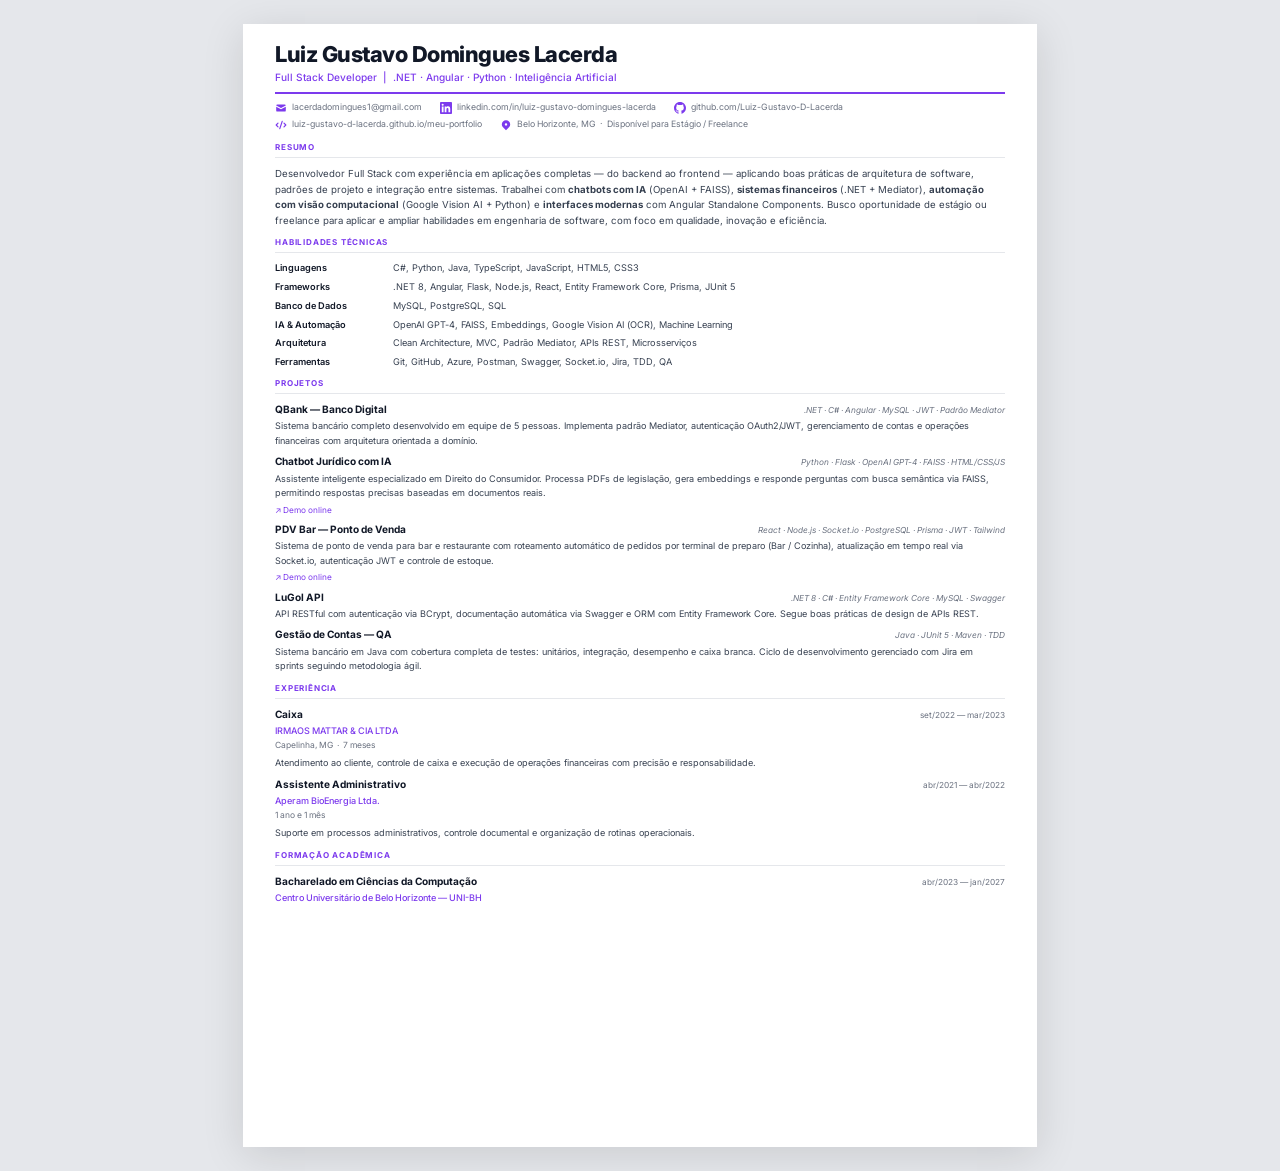
==== curriculo.html @ 23352849 "fix: reduce font size and spacing to fit resume on single page Co-Authored-By: Claude Sonnet 4.6 <no" ====
<!DOCTYPE html>
<html lang="pt-BR">
<head>
    <meta charset="UTF-8">
    <meta name="viewport" content="width=device-width, initial-scale=1.0">
    <title>Currículo — Luiz Gustavo Domingues Lacerda</title>
    <link rel="preconnect" href="https://fonts.googleapis.com">
    <link rel="preconnect" href="https://fonts.gstatic.com" crossorigin>
    <link href="https://fonts.googleapis.com/css2?family=Inter:wght@300;400;500;600;700;800&display=swap" rel="stylesheet">
    <style>
        *, *::before, *::after { margin: 0; padding: 0; box-sizing: border-box; }

        :root {
            --accent:   #7c3aed;
            --dark:     #111827;
            --muted:    #6b7280;
            --light:    #f3f4f6;
            --border:   #e5e7eb;
            --font:     'Inter', -apple-system, sans-serif;
        }

        html { font-size: 11.5px; }

        body {
            font-family: var(--font);
            background: #e5e7eb;
            color: var(--dark);
            line-height: 1.5;
        }

        /* ===== PAGE ===== */
        .page {
            width: 210mm;
            min-height: 297mm;
            margin: 24px auto;
            background: #fff;
            padding: 18px 32px 16px;
            box-shadow: 0 8px 40px rgba(0,0,0,0.12);
        }

        /* ===== HEADER ===== */
        header { margin-bottom: 10px; }

        .h-name {
            font-size: 1.9rem;
            font-weight: 800;
            color: var(--dark);
            letter-spacing: -0.5px;
            line-height: 1.1;
        }

        .h-role {
            font-size: 0.88rem;
            font-weight: 500;
            color: var(--accent);
            margin-top: 4px;
        }

        .h-contacts {
            display: flex;
            flex-wrap: wrap;
            gap: 4px 18px;
            margin-top: 7px;
            padding-top: 7px;
            border-top: 2px solid var(--accent);
        }

        .h-contacts a,
        .h-contacts span {
            font-size: 0.76rem;
            color: var(--muted);
            text-decoration: none;
            display: inline-flex;
            align-items: center;
            gap: 5px;
        }

        .h-contacts a:hover { color: var(--accent); }

        .h-contacts svg {
            width: 12px; height: 12px;
            fill: var(--accent);
            flex-shrink: 0;
        }

        /* ===== SECTIONS ===== */
        .section { margin-bottom: 8px; }

        .sec-title {
            font-size: 0.7rem;
            font-weight: 700;
            text-transform: uppercase;
            letter-spacing: 0.1em;
            color: var(--accent);
            margin-bottom: 8px;
            padding-bottom: 4px;
            border-bottom: 1px solid var(--border);
        }

        /* ===== RESUMO ===== */
        .resumo-text {
            font-size: 0.84rem;
            color: #374151;
            line-height: 1.6;
        }

        /* ===== SKILLS ===== */
        .skills-table { display: flex; flex-direction: column; gap: 5px; }
        .skill-row { display: flex; gap: 8px; font-size: 0.8rem; }
        .skill-cat {
            font-weight: 600;
            color: var(--dark);
            min-width: 110px;
            flex-shrink: 0;
        }
        .skill-list { color: #374151; }

        /* ===== PROJETOS ===== */
        .proj-list { display: flex; flex-direction: column; gap: 6px; }

        .proj-item { display: flex; flex-direction: column; gap: 2px; break-inside: avoid; page-break-inside: avoid; }

        .proj-header { display: flex; justify-content: space-between; align-items: baseline; gap: 10px; }
        .proj-name { font-size: 0.88rem; font-weight: 700; color: var(--dark); }
        .proj-stack { font-size: 0.72rem; color: var(--muted); font-style: italic; }
        .proj-desc { font-size: 0.79rem; color: #374151; line-height: 1.6; }
        .proj-link {
            font-size: 0.72rem; color: var(--accent);
            text-decoration: none; display: inline-flex;
            align-items: center; gap: 3px; margin-top: 1px;
        }
        .proj-link:hover { text-decoration: underline; }

        /* ===== EXPERIÊNCIA & FORMAÇÃO ===== */
        .entry-list { display: flex; flex-direction: column; gap: 6px; }

        .entry { display: flex; flex-direction: column; gap: 2px; break-inside: avoid; page-break-inside: avoid; }

        .entry-top { display: flex; justify-content: space-between; align-items: baseline; gap: 10px; }
        .entry-title { font-size: 0.88rem; font-weight: 700; color: var(--dark); }
        .entry-date {
            font-size: 0.72rem; color: var(--muted);
            white-space: nowrap; flex-shrink: 0;
        }
        .entry-org { font-size: 0.79rem; color: var(--accent); font-weight: 500; }
        .entry-place { font-size: 0.74rem; color: var(--muted); }
        .entry-desc { font-size: 0.79rem; color: #374151; line-height: 1.6; margin-top: 2px; }

        /* ===== PRINT ===== */
        @media print {
            body { background: #fff; }
            .page { margin: 0; box-shadow: none; padding: 28px 32px; width: 100%; }
            @page { size: A4; margin: 0; }
        }
    </style>
</head>
<body>
<div class="page">

    <!-- HEADER -->
    <header>
        <h1 class="h-name">Luiz Gustavo Domingues Lacerda</h1>
        <p class="h-role">Full Stack Developer &nbsp;|&nbsp; .NET &middot; Angular &middot; Python &middot; Inteligência Artificial</p>
        <div class="h-contacts">
            <a href="mailto:lacerdadomingues1@gmail.com">
                <svg viewBox="0 0 20 20"><path d="M2.003 5.884L10 9.882l7.997-3.998A2 2 0 0016 4H4a2 2 0 00-1.997 1.884z"/><path d="M18 8.118l-8 4-8-4V14a2 2 0 002 2h12a2 2 0 002-2V8.118z"/></svg>
                lacerdadomingues1@gmail.com
            </a>
            <a href="https://www.linkedin.com/in/luiz-gustavo-domingues-lacerda-4a4a36238" target="_blank">
                <svg viewBox="0 0 24 24"><path d="M20.447 20.452h-3.554v-5.569c0-1.328-.027-3.037-1.852-3.037-1.853 0-2.136 1.445-2.136 2.939v5.667H9.351V9h3.414v1.561h.046c.477-.9 1.637-1.85 3.37-1.85 3.601 0 4.267 2.37 4.267 5.455v6.286zM5.337 7.433a2.062 2.062 0 01-2.063-2.065 2.064 2.064 0 112.063 2.065zm1.782 13.019H3.555V9h3.564v11.452zM22.225 0H1.771C.792 0 0 .774 0 1.729v20.542C0 23.227.792 24 1.771 24h20.451C23.2 24 24 23.227 24 22.271V1.729C24 .774 23.2 0 22.222 0h.003z"/></svg>
                linkedin.com/in/luiz-gustavo-domingues-lacerda
            </a>
            <a href="https://github.com/Luiz-Gustavo-D-Lacerda" target="_blank">
                <svg viewBox="0 0 24 24"><path d="M12 0C5.374 0 0 5.373 0 12c0 5.302 3.438 9.8 8.207 11.387.599.111.793-.261.793-.577v-2.234c-3.338.726-4.033-1.416-4.033-1.416-.546-1.387-1.333-1.756-1.333-1.756-1.089-.745.083-.729.083-.729 1.205.084 1.839 1.237 1.839 1.237 1.07 1.834 2.807 1.304 3.492.997.107-.775.418-1.305.762-1.604-2.665-.305-5.467-1.334-5.467-5.931 0-1.311.469-2.381 1.236-3.221-.124-.303-.535-1.524.117-3.176 0 0 1.008-.322 3.301 1.23A11.509 11.509 0 0112 5.803c1.02.005 2.047.138 3.006.404 2.291-1.552 3.297-1.23 3.297-1.23.653 1.653.242 2.874.118 3.176.77.84 1.235 1.911 1.235 3.221 0 4.609-2.807 5.624-5.479 5.921.43.372.823 1.102.823 2.222v3.293c0 .319.192.694.801.576C20.566 21.797 24 17.3 24 12c0-6.627-5.373-12-12-12z"/></svg>
                github.com/Luiz-Gustavo-D-Lacerda
            </a>
            <a href="https://luiz-gustavo-d-lacerda.github.io/meu-portfolio/" target="_blank">
                <svg viewBox="0 0 20 20"><path fill-rule="evenodd" d="M12.316 3.051a1 1 0 01.633 1.265l-4 12a1 1 0 11-1.898-.632l4-12a1 1 0 011.265-.633zM5.707 6.293a1 1 0 010 1.414L3.414 10l2.293 2.293a1 1 0 11-1.414 1.414l-3-3a1 1 0 010-1.414l3-3a1 1 0 011.414 0zm8.586 0a1 1 0 011.414 0l3 3a1 1 0 010 1.414l-3 3a1 1 0 11-1.414-1.414L16.586 10l-2.293-2.293a1 1 0 010-1.414z" clip-rule="evenodd"/></svg>
                luiz-gustavo-d-lacerda.github.io/meu-portfolio
            </a>
            <span>
                <svg viewBox="0 0 20 20"><path fill-rule="evenodd" d="M5.05 4.05a7 7 0 119.9 9.9L10 18.9l-4.95-4.95a7 7 0 010-9.9zM10 11a2 2 0 100-4 2 2 0 000 4z" clip-rule="evenodd"/></svg>
                Belo Horizonte, MG &nbsp;&middot;&nbsp; Disponível para Estágio / Freelance
            </span>
        </div>
    </header>

    <!-- RESUMO -->
    <section class="section">
        <h2 class="sec-title">Resumo</h2>
        <p class="resumo-text">
            Desenvolvedor Full Stack com experiência em aplicações completas — do backend ao frontend — aplicando boas práticas de arquitetura de software, padrões de projeto e integração entre sistemas. Trabalhei com <strong>chatbots com IA</strong> (OpenAI + FAISS), <strong>sistemas financeiros</strong> (.NET + Mediator), <strong>automação com visão computacional</strong> (Google Vision AI + Python) e <strong>interfaces modernas</strong> com Angular Standalone Components. Busco oportunidade de estágio ou freelance para aplicar e ampliar habilidades em engenharia de software, com foco em qualidade, inovação e eficiência.
        </p>
    </section>

    <!-- HABILIDADES -->
    <section class="section">
        <h2 class="sec-title">Habilidades Técnicas</h2>
        <div class="skills-table">
            <div class="skill-row">
                <span class="skill-cat">Linguagens</span>
                <span class="skill-list">C#, Python, Java, TypeScript, JavaScript, HTML5, CSS3</span>
            </div>
            <div class="skill-row">
                <span class="skill-cat">Frameworks</span>
                <span class="skill-list">.NET 8, Angular, Flask, Node.js, React, Entity Framework Core, Prisma, JUnit 5</span>
            </div>
            <div class="skill-row">
                <span class="skill-cat">Banco de Dados</span>
                <span class="skill-list">MySQL, PostgreSQL, SQL</span>
            </div>
            <div class="skill-row">
                <span class="skill-cat">IA & Automação</span>
                <span class="skill-list">OpenAI GPT-4, FAISS, Embeddings, Google Vision AI (OCR), Machine Learning</span>
            </div>
            <div class="skill-row">
                <span class="skill-cat">Arquitetura</span>
                <span class="skill-list">Clean Architecture, MVC, Padrão Mediator, APIs REST, Microsserviços</span>
            </div>
            <div class="skill-row">
                <span class="skill-cat">Ferramentas</span>
                <span class="skill-list">Git, GitHub, Azure, Postman, Swagger, Socket.io, Jira, TDD, QA</span>
            </div>
        </div>
    </section>

    <!-- PROJETOS -->
    <section class="section">
        <h2 class="sec-title">Projetos</h2>
        <div class="proj-list">

            <div class="proj-item">
                <div class="proj-header">
                    <span class="proj-name">QBank — Banco Digital</span>
                    <span class="proj-stack">.NET · C# · Angular · MySQL · JWT · Padrão Mediator</span>
                </div>
                <p class="proj-desc">Sistema bancário completo desenvolvido em equipe de 5 pessoas. Implementa padrão Mediator, autenticação OAuth2/JWT, gerenciamento de contas e operações financeiras com arquitetura orientada a domínio.</p>
            </div>

            <div class="proj-item">
                <div class="proj-header">
                    <span class="proj-name">Chatbot Jurídico com IA</span>
                    <span class="proj-stack">Python · Flask · OpenAI GPT-4 · FAISS · HTML/CSS/JS</span>
                </div>
                <p class="proj-desc">Assistente inteligente especializado em Direito do Consumidor. Processa PDFs de legislação, gera embeddings e responde perguntas com busca semântica via FAISS, permitindo respostas precisas baseadas em documentos reais.</p>
                <a class="proj-link" href="https://luiz-gustavo-d-lacerda.github.io/Front_chatbot/" target="_blank">&#8599; Demo online</a>
            </div>

            <div class="proj-item">
                <div class="proj-header">
                    <span class="proj-name">PDV Bar — Ponto de Venda</span>
                    <span class="proj-stack">React · Node.js · Socket.io · PostgreSQL · Prisma · JWT · Tailwind</span>
                </div>
                <p class="proj-desc">Sistema de ponto de venda para bar e restaurante com roteamento automático de pedidos por terminal de preparo (Bar / Cozinha), atualização em tempo real via Socket.io, autenticação JWT e controle de estoque.</p>
                <a class="proj-link" href="https://pdv-bar-seven.vercel.app/login" target="_blank">&#8599; Demo online</a>
            </div>

            <div class="proj-item">
                <div class="proj-header">
                    <span class="proj-name">LuGol API</span>
                    <span class="proj-stack">.NET 8 · C# · Entity Framework Core · MySQL · Swagger</span>
                </div>
                <p class="proj-desc">API RESTful com autenticação via BCrypt, documentação automática via Swagger e ORM com Entity Framework Core. Segue boas práticas de design de APIs REST.</p>
            </div>

            <div class="proj-item">
                <div class="proj-header">
                    <span class="proj-name">Gestão de Contas — QA</span>
                    <span class="proj-stack">Java · JUnit 5 · Maven · TDD</span>
                </div>
                <p class="proj-desc">Sistema bancário em Java com cobertura completa de testes: unitários, integração, desempenho e caixa branca. Ciclo de desenvolvimento gerenciado com Jira em sprints seguindo metodologia ágil.</p>
            </div>

        </div>
    </section>

    <!-- EXPERIÊNCIA -->
    <section class="section">
        <h2 class="sec-title">Experiência</h2>
        <div class="entry-list">

            <div class="entry">
                <div class="entry-top">
                    <span class="entry-title">Caixa</span>
                    <span class="entry-date">set/2022 — mar/2023</span>
                </div>
                <span class="entry-org">IRMAOS MATTAR &amp; CIA LTDA</span>
                <span class="entry-place">Capelinha, MG &nbsp;&middot;&nbsp; 7 meses</span>
                <p class="entry-desc">Atendimento ao cliente, controle de caixa e execução de operações financeiras com precisão e responsabilidade.</p>
            </div>

            <div class="entry">
                <div class="entry-top">
                    <span class="entry-title">Assistente Administrativo</span>
                    <span class="entry-date">abr/2021 — abr/2022</span>
                </div>
                <span class="entry-org">Aperam BioEnergia Ltda.</span>
                <span class="entry-place">1 ano e 1 mês</span>
                <p class="entry-desc">Suporte em processos administrativos, controle documental e organização de rotinas operacionais.</p>
            </div>

        </div>
    </section>

    <!-- FORMAÇÃO -->
    <section class="section">
        <h2 class="sec-title">Formação Acadêmica</h2>
        <div class="entry-list">
            <div class="entry">
                <div class="entry-top">
                    <span class="entry-title">Bacharelado em Ciências da Computação</span>
                    <span class="entry-date">abr/2023 — jan/2027</span>
                </div>
                <span class="entry-org">Centro Universitário de Belo Horizonte — UNI-BH</span>
            </div>
        </div>
    </section>

</div>
</body>
</html>
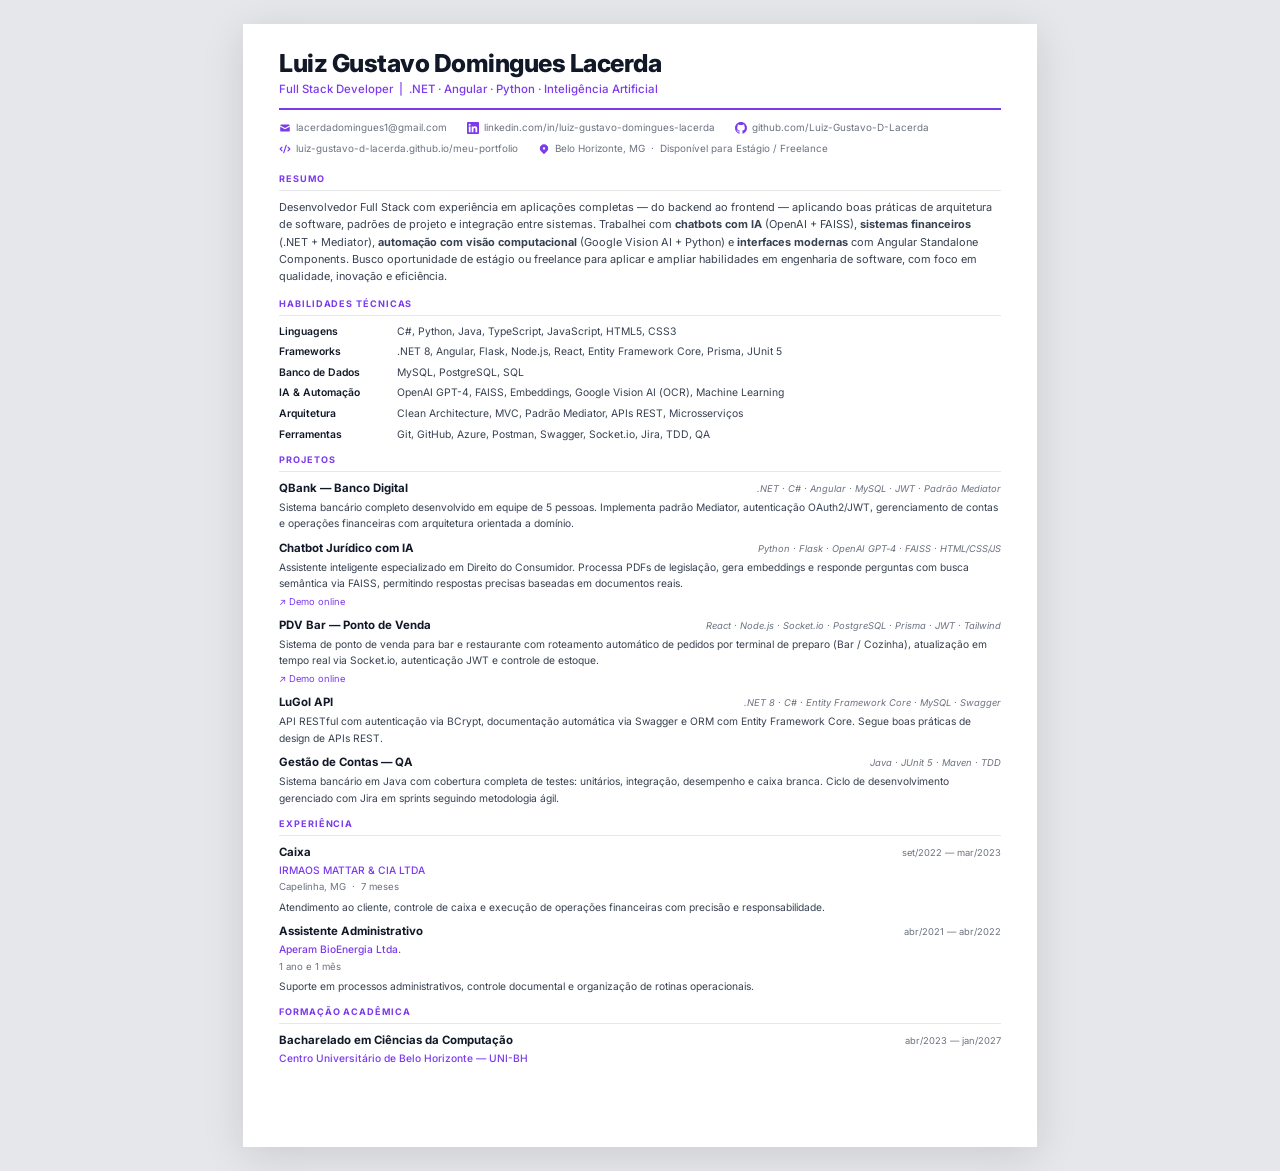
==== commit b9aad3ef: "chore: remove unnecessary files and revert resume font size to 13px Co-Authored-By: Claude Sonnet 4." ====
--- a/curriculo.html
+++ b/curriculo.html
@@ -19,7 +19,7 @@
             --font:     'Inter', -apple-system, sans-serif;
         }
 
-        html { font-size: 11.5px; }
+        html { font-size: 13px; }
 
         body {
             font-family: var(--font);
@@ -34,12 +34,12 @@
             min-height: 297mm;
             margin: 24px auto;
             background: #fff;
-            padding: 18px 32px 16px;
+            padding: 26px 36px 24px;
             box-shadow: 0 8px 40px rgba(0,0,0,0.12);
         }
 
         /* ===== HEADER ===== */
-        header { margin-bottom: 10px; }
+        header { margin-bottom: 16px; }
 
         .h-name {
             font-size: 1.9rem;
@@ -59,9 +59,9 @@
         .h-contacts {
             display: flex;
             flex-wrap: wrap;
-            gap: 4px 18px;
-            margin-top: 7px;
-            padding-top: 7px;
+            gap: 6px 20px;
+            margin-top: 10px;
+            padding-top: 10px;
             border-top: 2px solid var(--accent);
         }
 
@@ -84,7 +84,7 @@
         }
 
         /* ===== SECTIONS ===== */
-        .section { margin-bottom: 8px; }
+        .section { margin-bottom: 11px; }
 
         .sec-title {
             font-size: 0.7rem;
@@ -116,7 +116,7 @@
         .skill-list { color: #374151; }
 
         /* ===== PROJETOS ===== */
-        .proj-list { display: flex; flex-direction: column; gap: 6px; }
+        .proj-list { display: flex; flex-direction: column; gap: 8px; }
 
         .proj-item { display: flex; flex-direction: column; gap: 2px; break-inside: avoid; page-break-inside: avoid; }
 
@@ -132,7 +132,7 @@
         .proj-link:hover { text-decoration: underline; }
 
         /* ===== EXPERIÊNCIA & FORMAÇÃO ===== */
-        .entry-list { display: flex; flex-direction: column; gap: 6px; }
+        .entry-list { display: flex; flex-direction: column; gap: 8px; }
 
         .entry { display: flex; flex-direction: column; gap: 2px; break-inside: avoid; page-break-inside: avoid; }
 
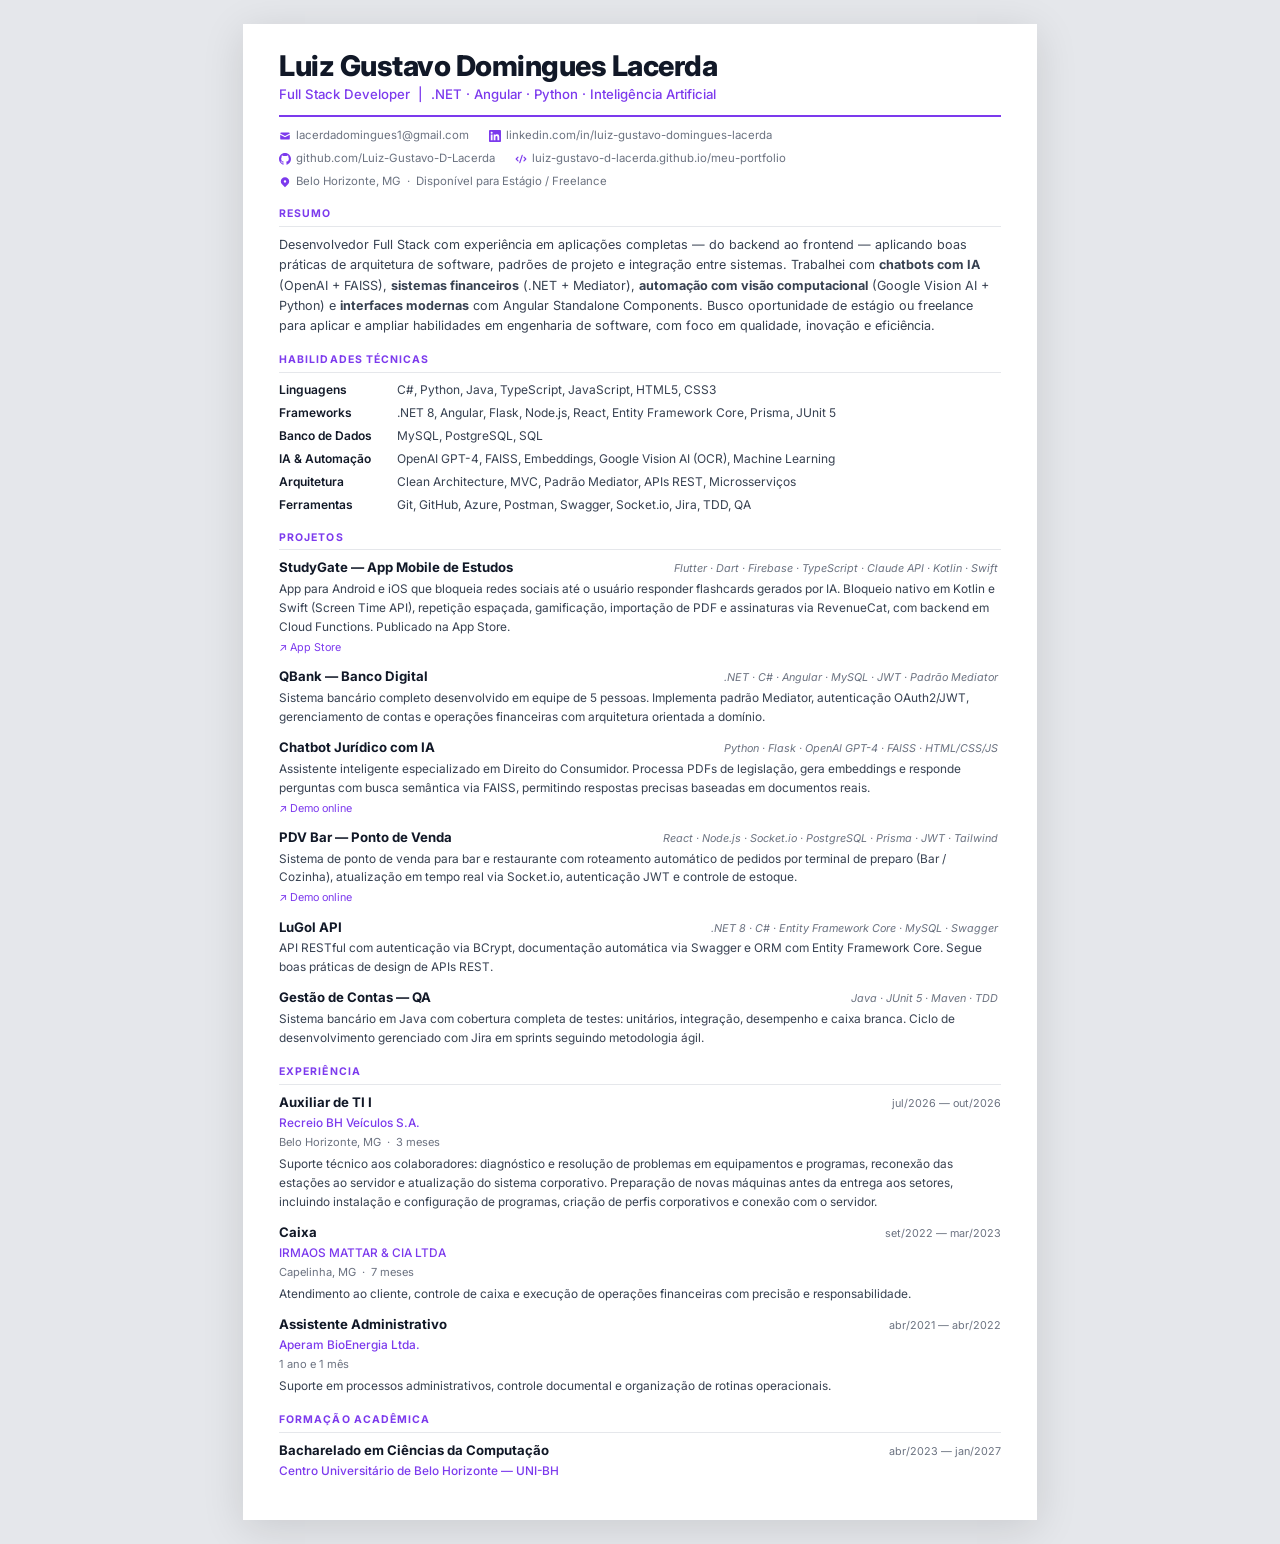
==== commit d810b101: "feat: add StudyGate project and Recreio BH experience Add the StudyGate card (with a new Mobile filt" ====
--- a/curriculo.html
+++ b/curriculo.html
@@ -19,7 +19,7 @@
             --font:     'Inter', -apple-system, sans-serif;
         }
 
-        html { font-size: 13px; }
+        html { font-size: 15px; }
 
         body {
             font-family: var(--font);
@@ -84,7 +84,7 @@
         }
 
         /* ===== SECTIONS ===== */
-        .section { margin-bottom: 11px; }
+        .section { margin-bottom: 16px; }
 
         .sec-title {
             font-size: 0.7rem;
@@ -95,6 +95,7 @@
             margin-bottom: 8px;
             padding-bottom: 4px;
             border-bottom: 1px solid var(--border);
+            break-after: avoid; page-break-after: avoid;
         }
 
         /* ===== RESUMO ===== */
@@ -116,13 +117,13 @@
         .skill-list { color: #374151; }
 
         /* ===== PROJETOS ===== */
-        .proj-list { display: flex; flex-direction: column; gap: 8px; }
+        .proj-list { display: flex; flex-direction: column; gap: 11px; }
 
         .proj-item { display: flex; flex-direction: column; gap: 2px; break-inside: avoid; page-break-inside: avoid; }
 
         .proj-header { display: flex; justify-content: space-between; align-items: baseline; gap: 10px; }
         .proj-name { font-size: 0.88rem; font-weight: 700; color: var(--dark); }
-        .proj-stack { font-size: 0.72rem; color: var(--muted); font-style: italic; }
+        .proj-stack { font-size: 0.72rem; color: var(--muted); font-style: italic; padding-right: 3px; }
         .proj-desc { font-size: 0.79rem; color: #374151; line-height: 1.6; }
         .proj-link {
             font-size: 0.72rem; color: var(--accent);
@@ -132,7 +133,7 @@
         .proj-link:hover { text-decoration: underline; }
 
         /* ===== EXPERIÊNCIA & FORMAÇÃO ===== */
-        .entry-list { display: flex; flex-direction: column; gap: 8px; }
+        .entry-list { display: flex; flex-direction: column; gap: 11px; }
 
         .entry { display: flex; flex-direction: column; gap: 2px; break-inside: avoid; page-break-inside: avoid; }
 
@@ -149,8 +150,8 @@
         /* ===== PRINT ===== */
         @media print {
             body { background: #fff; }
-            .page { margin: 0; box-shadow: none; padding: 28px 32px; width: 100%; }
-            @page { size: A4; margin: 0; }
+            .page { margin: 0; box-shadow: none; padding: 0; width: 100%; min-height: 0; }
+            @page { size: A4; margin: 13mm 12mm; }
         }
     </style>
 </head>
@@ -231,6 +232,15 @@
 
             <div class="proj-item">
                 <div class="proj-header">
+                    <span class="proj-name">StudyGate — App Mobile de Estudos</span>
+                    <span class="proj-stack">Flutter · Dart · Firebase · TypeScript · Claude API · Kotlin · Swift</span>
+                </div>
+                <p class="proj-desc">App para Android e iOS que bloqueia redes sociais até o usuário responder flashcards gerados por IA. Bloqueio nativo em Kotlin e Swift (Screen Time API), repetição espaçada, gamificação, importação de PDF e assinaturas via RevenueCat, com backend em Cloud Functions. Publicado na App Store.</p>
+                <a class="proj-link" href="https://apps.apple.com/br/app/studygate/id6774297588" target="_blank">&#8599; App Store</a>
+            </div>
+
+            <div class="proj-item">
+                <div class="proj-header">
                     <span class="proj-name">QBank — Banco Digital</span>
                     <span class="proj-stack">.NET · C# · Angular · MySQL · JWT · Padrão Mediator</span>
                 </div>
@@ -278,6 +288,16 @@
     <section class="section">
         <h2 class="sec-title">Experiência</h2>
         <div class="entry-list">
+
+            <div class="entry">
+                <div class="entry-top">
+                    <span class="entry-title">Auxiliar de TI I</span>
+                    <span class="entry-date">jul/2026 — out/2026</span>
+                </div>
+                <span class="entry-org">Recreio BH Veículos S.A.</span>
+                <span class="entry-place">Belo Horizonte, MG &nbsp;&middot;&nbsp; 3 meses</span>
+                <p class="entry-desc">Suporte técnico aos colaboradores: diagnóstico e resolução de problemas em equipamentos e programas, reconexão das estações ao servidor e atualização do sistema corporativo. Preparação de novas máquinas antes da entrega aos setores, incluindo instalação e configuração de programas, criação de perfis corporativos e conexão com o servidor.</p>
+            </div>
 
             <div class="entry">
                 <div class="entry-top">
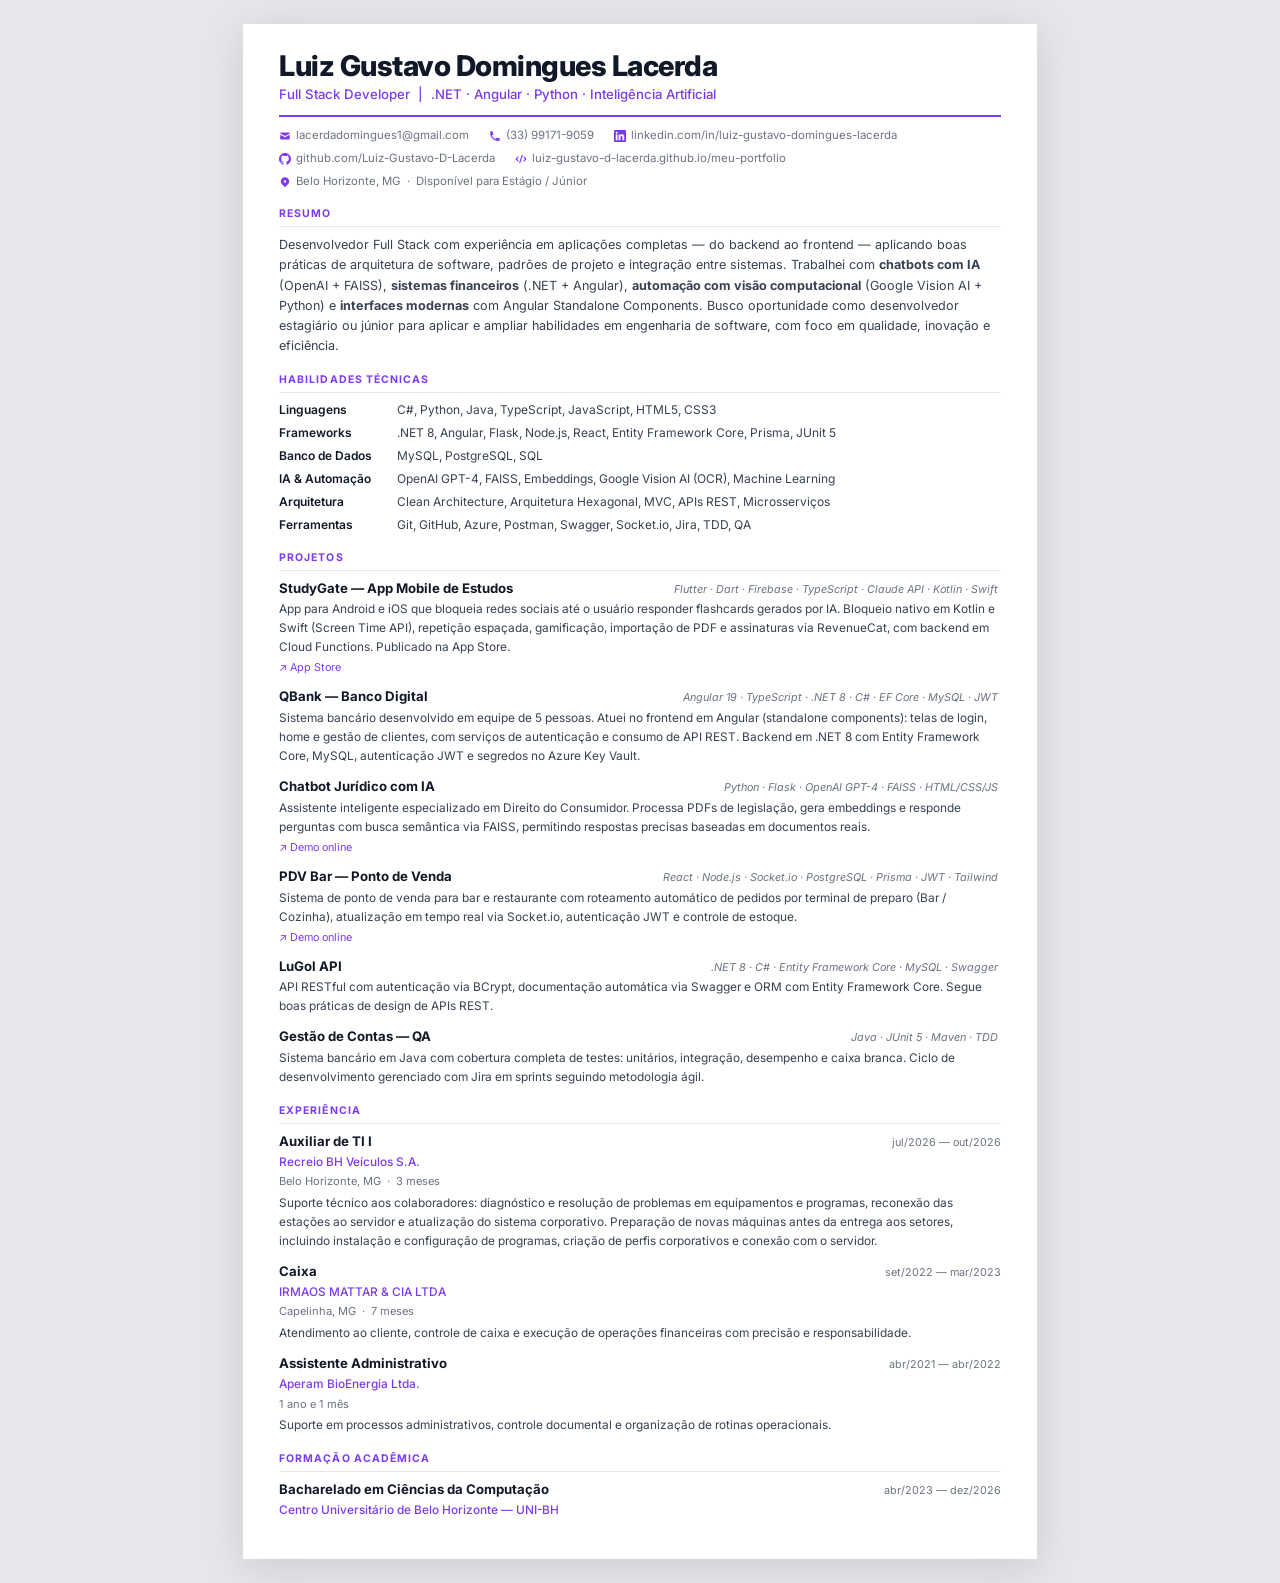
==== commit a42b5cc5: "docs: update resume with phone, graduation date and QBank role Co-Authored-By: Claude Opus 5.5 <nore" ====
--- a/curriculo.html
+++ b/curriculo.html
@@ -167,6 +167,10 @@
                 <svg viewBox="0 0 20 20"><path d="M2.003 5.884L10 9.882l7.997-3.998A2 2 0 0016 4H4a2 2 0 00-1.997 1.884z"/><path d="M18 8.118l-8 4-8-4V14a2 2 0 002 2h12a2 2 0 002-2V8.118z"/></svg>
                 lacerdadomingues1@gmail.com
             </a>
+            <a href="tel:+5533991719059">
+                <svg viewBox="0 0 20 20"><path d="M2 3a1 1 0 011-1h2.153a1 1 0 01.986.836l.74 4.435a1 1 0 01-.54 1.06l-1.548.773a11.037 11.037 0 006.105 6.105l.774-1.548a1 1 0 011.059-.54l4.435.74a1 1 0 01.836.986V17a1 1 0 01-1 1h-2C7.82 18 2 12.18 2 5V3z"/></svg>
+                (33) 99171-9059
+            </a>
             <a href="https://www.linkedin.com/in/luiz-gustavo-domingues-lacerda-4a4a36238" target="_blank">
                 <svg viewBox="0 0 24 24"><path d="M20.447 20.452h-3.554v-5.569c0-1.328-.027-3.037-1.852-3.037-1.853 0-2.136 1.445-2.136 2.939v5.667H9.351V9h3.414v1.561h.046c.477-.9 1.637-1.85 3.37-1.85 3.601 0 4.267 2.37 4.267 5.455v6.286zM5.337 7.433a2.062 2.062 0 01-2.063-2.065 2.064 2.064 0 112.063 2.065zm1.782 13.019H3.555V9h3.564v11.452zM22.225 0H1.771C.792 0 0 .774 0 1.729v20.542C0 23.227.792 24 1.771 24h20.451C23.2 24 24 23.227 24 22.271V1.729C24 .774 23.2 0 22.222 0h.003z"/></svg>
                 linkedin.com/in/luiz-gustavo-domingues-lacerda
@@ -181,7 +185,7 @@
             </a>
             <span>
                 <svg viewBox="0 0 20 20"><path fill-rule="evenodd" d="M5.05 4.05a7 7 0 119.9 9.9L10 18.9l-4.95-4.95a7 7 0 010-9.9zM10 11a2 2 0 100-4 2 2 0 000 4z" clip-rule="evenodd"/></svg>
-                Belo Horizonte, MG &nbsp;&middot;&nbsp; Disponível para Estágio / Freelance
+                Belo Horizonte, MG &nbsp;&middot;&nbsp; Disponível para Estágio / Júnior
             </span>
         </div>
     </header>
@@ -190,7 +194,7 @@
     <section class="section">
         <h2 class="sec-title">Resumo</h2>
         <p class="resumo-text">
-            Desenvolvedor Full Stack com experiência em aplicações completas — do backend ao frontend — aplicando boas práticas de arquitetura de software, padrões de projeto e integração entre sistemas. Trabalhei com <strong>chatbots com IA</strong> (OpenAI + FAISS), <strong>sistemas financeiros</strong> (.NET + Mediator), <strong>automação com visão computacional</strong> (Google Vision AI + Python) e <strong>interfaces modernas</strong> com Angular Standalone Components. Busco oportunidade de estágio ou freelance para aplicar e ampliar habilidades em engenharia de software, com foco em qualidade, inovação e eficiência.
+            Desenvolvedor Full Stack com experiência em aplicações completas — do backend ao frontend — aplicando boas práticas de arquitetura de software, padrões de projeto e integração entre sistemas. Trabalhei com <strong>chatbots com IA</strong> (OpenAI + FAISS), <strong>sistemas financeiros</strong> (.NET + Angular), <strong>automação com visão computacional</strong> (Google Vision AI + Python) e <strong>interfaces modernas</strong> com Angular Standalone Components. Busco oportunidade como desenvolvedor estagiário ou júnior para aplicar e ampliar habilidades em engenharia de software, com foco em qualidade, inovação e eficiência.
         </p>
     </section>
 
@@ -216,7 +220,7 @@
             </div>
             <div class="skill-row">
                 <span class="skill-cat">Arquitetura</span>
-                <span class="skill-list">Clean Architecture, MVC, Padrão Mediator, APIs REST, Microsserviços</span>
+                <span class="skill-list">Clean Architecture, Arquitetura Hexagonal, MVC, APIs REST, Microsserviços</span>
             </div>
             <div class="skill-row">
                 <span class="skill-cat">Ferramentas</span>
@@ -242,9 +246,9 @@
             <div class="proj-item">
                 <div class="proj-header">
                     <span class="proj-name">QBank — Banco Digital</span>
-                    <span class="proj-stack">.NET · C# · Angular · MySQL · JWT · Padrão Mediator</span>
-                </div>
-                <p class="proj-desc">Sistema bancário completo desenvolvido em equipe de 5 pessoas. Implementa padrão Mediator, autenticação OAuth2/JWT, gerenciamento de contas e operações financeiras com arquitetura orientada a domínio.</p>
+                    <span class="proj-stack">Angular 19 · TypeScript · .NET 8 · C# · EF Core · MySQL · JWT</span>
+                </div>
+                <p class="proj-desc">Sistema bancário desenvolvido em equipe de 5 pessoas. Atuei no frontend em Angular (standalone components): telas de login, home e gestão de clientes, com serviços de autenticação e consumo de API REST. Backend em .NET 8 com Entity Framework Core, MySQL, autenticação JWT e segredos no Azure Key Vault.</p>
             </div>
 
             <div class="proj-item">
@@ -329,7 +333,7 @@
             <div class="entry">
                 <div class="entry-top">
                     <span class="entry-title">Bacharelado em Ciências da Computação</span>
-                    <span class="entry-date">abr/2023 — jan/2027</span>
+                    <span class="entry-date">abr/2023 — dez/2026</span>
                 </div>
                 <span class="entry-org">Centro Universitário de Belo Horizonte — UNI-BH</span>
             </div>
